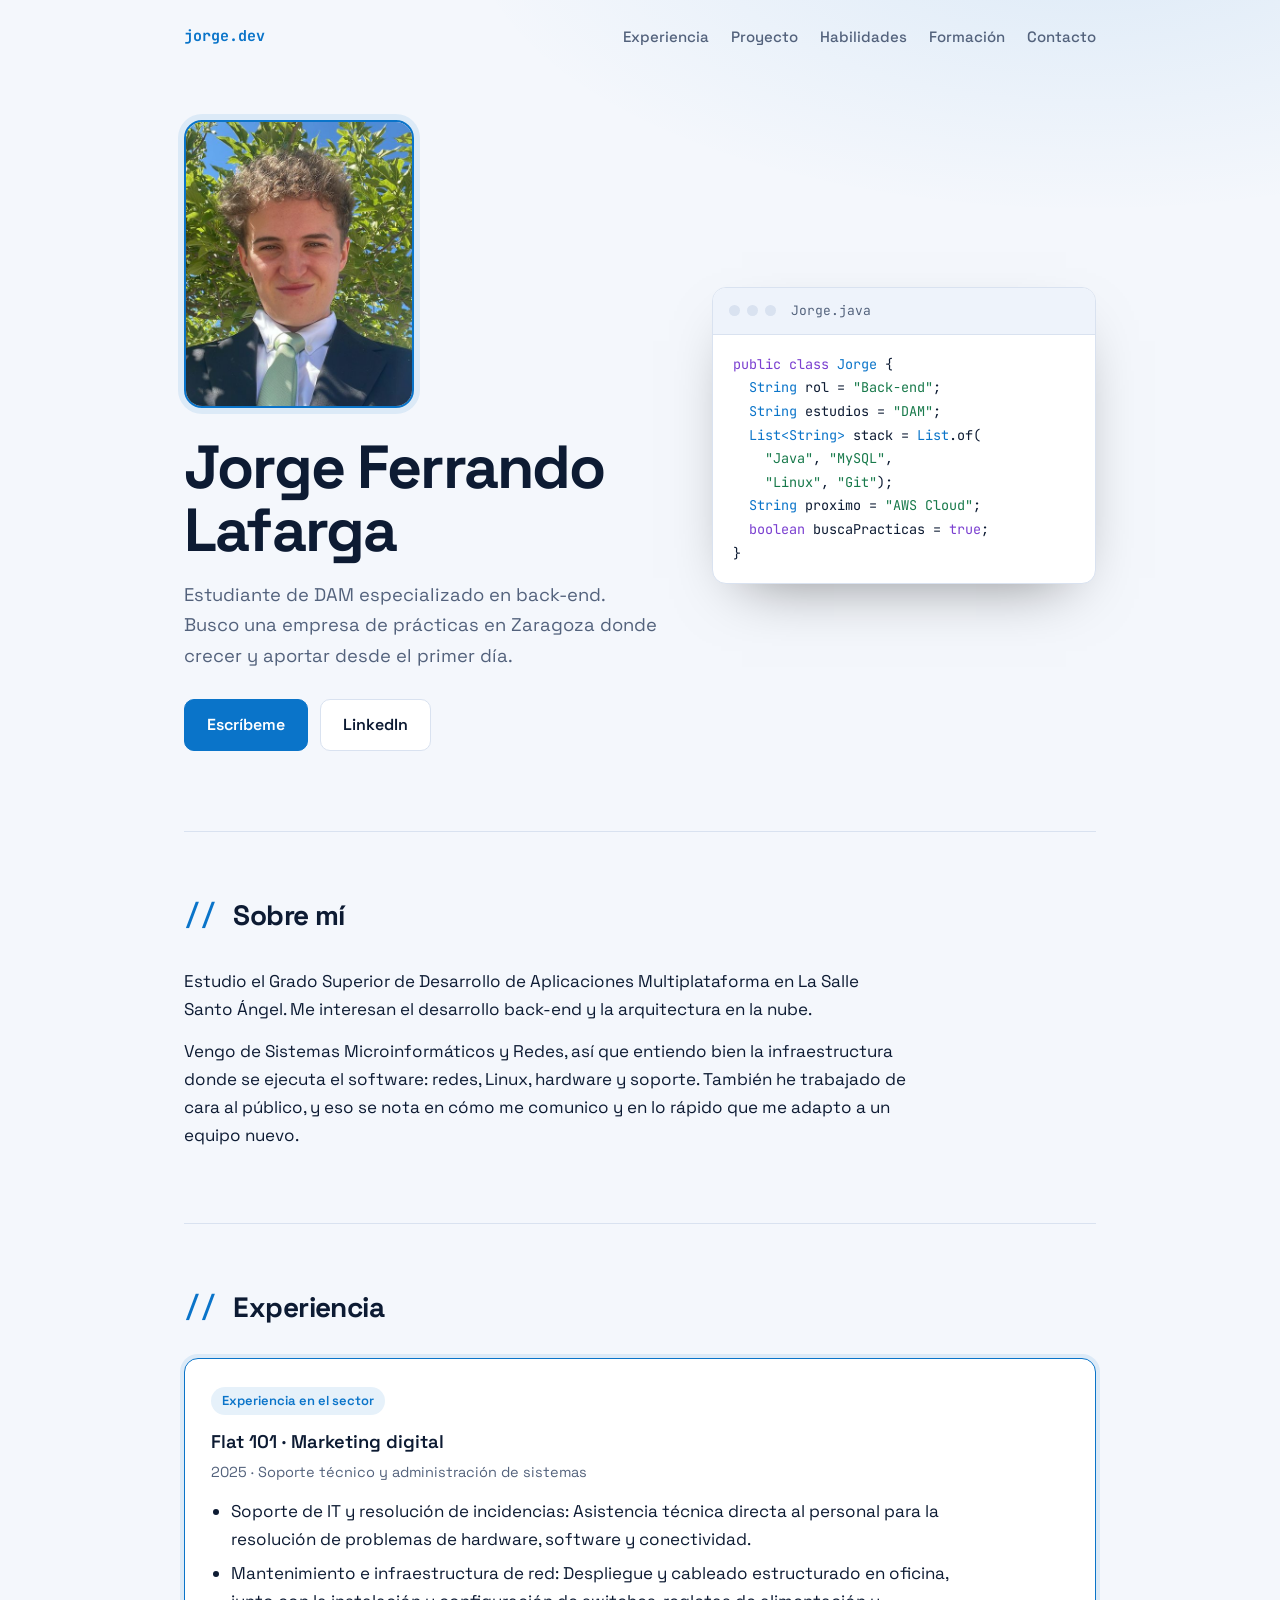
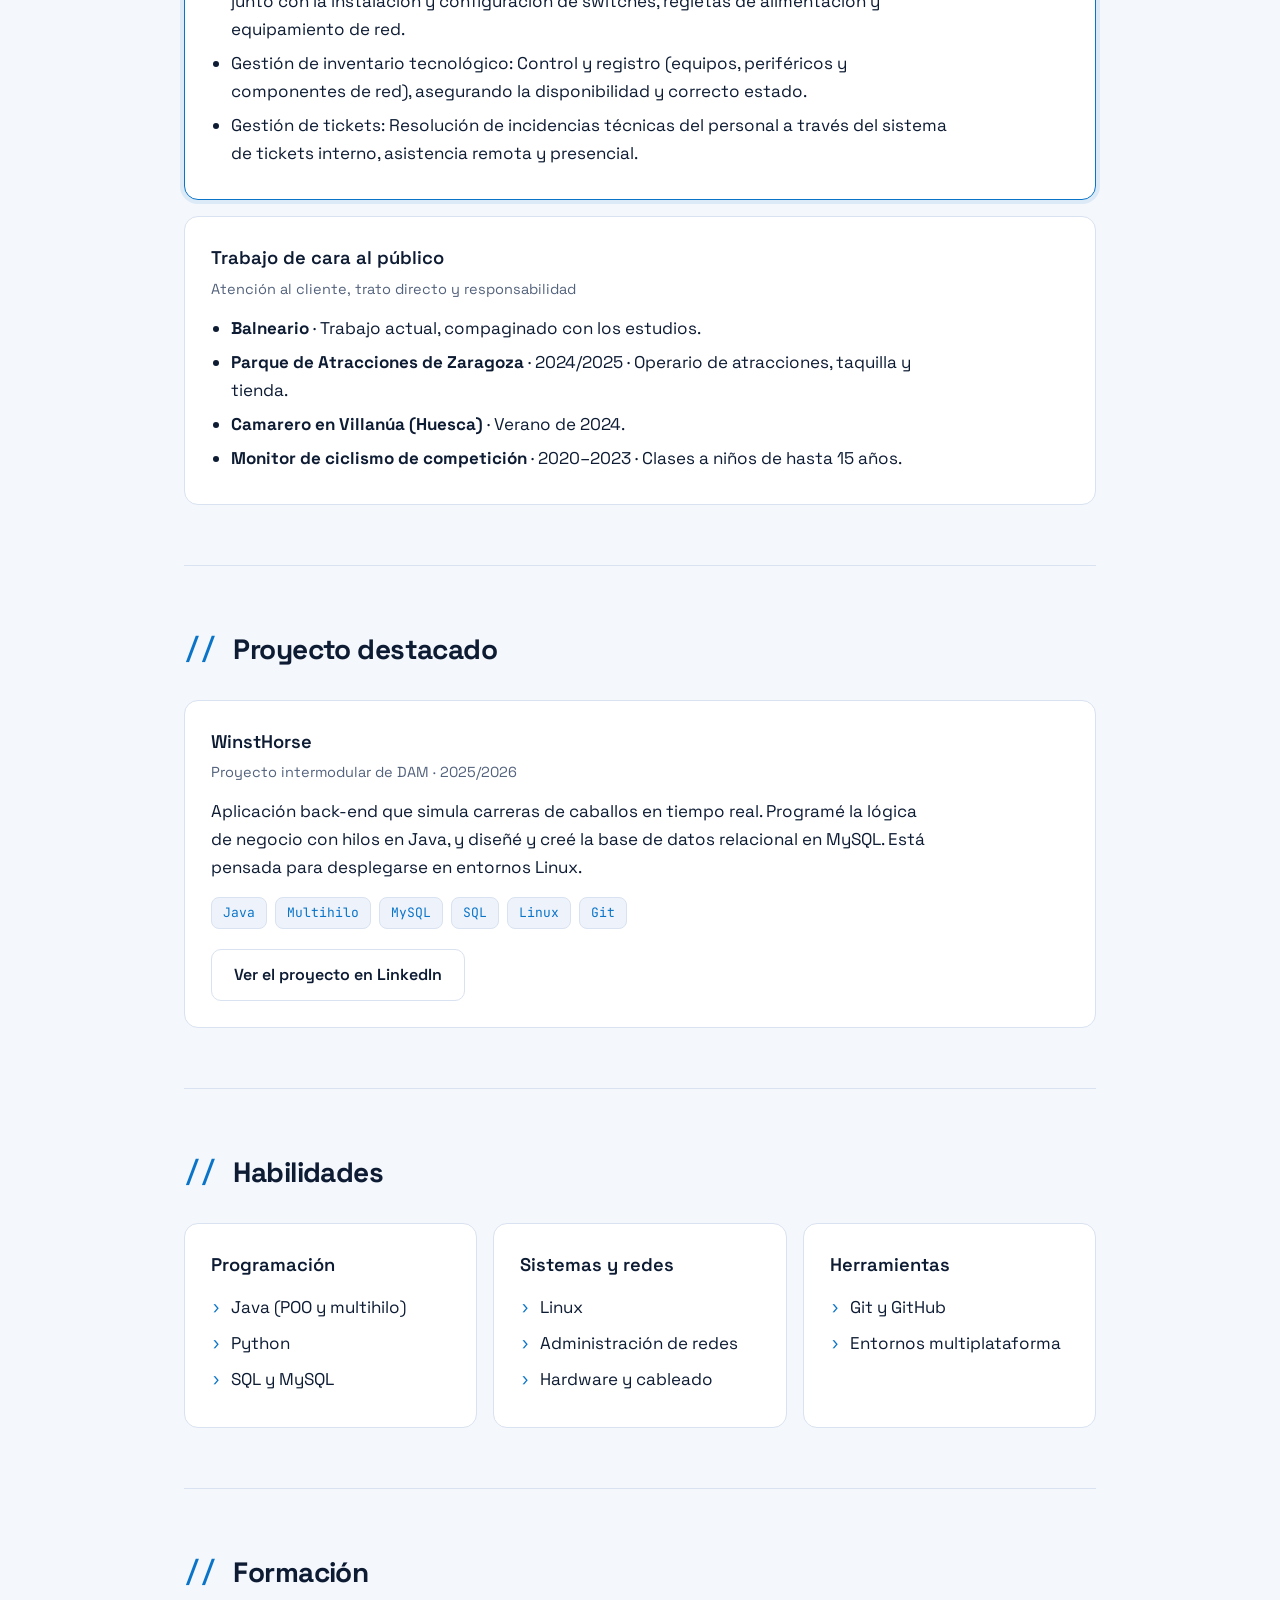
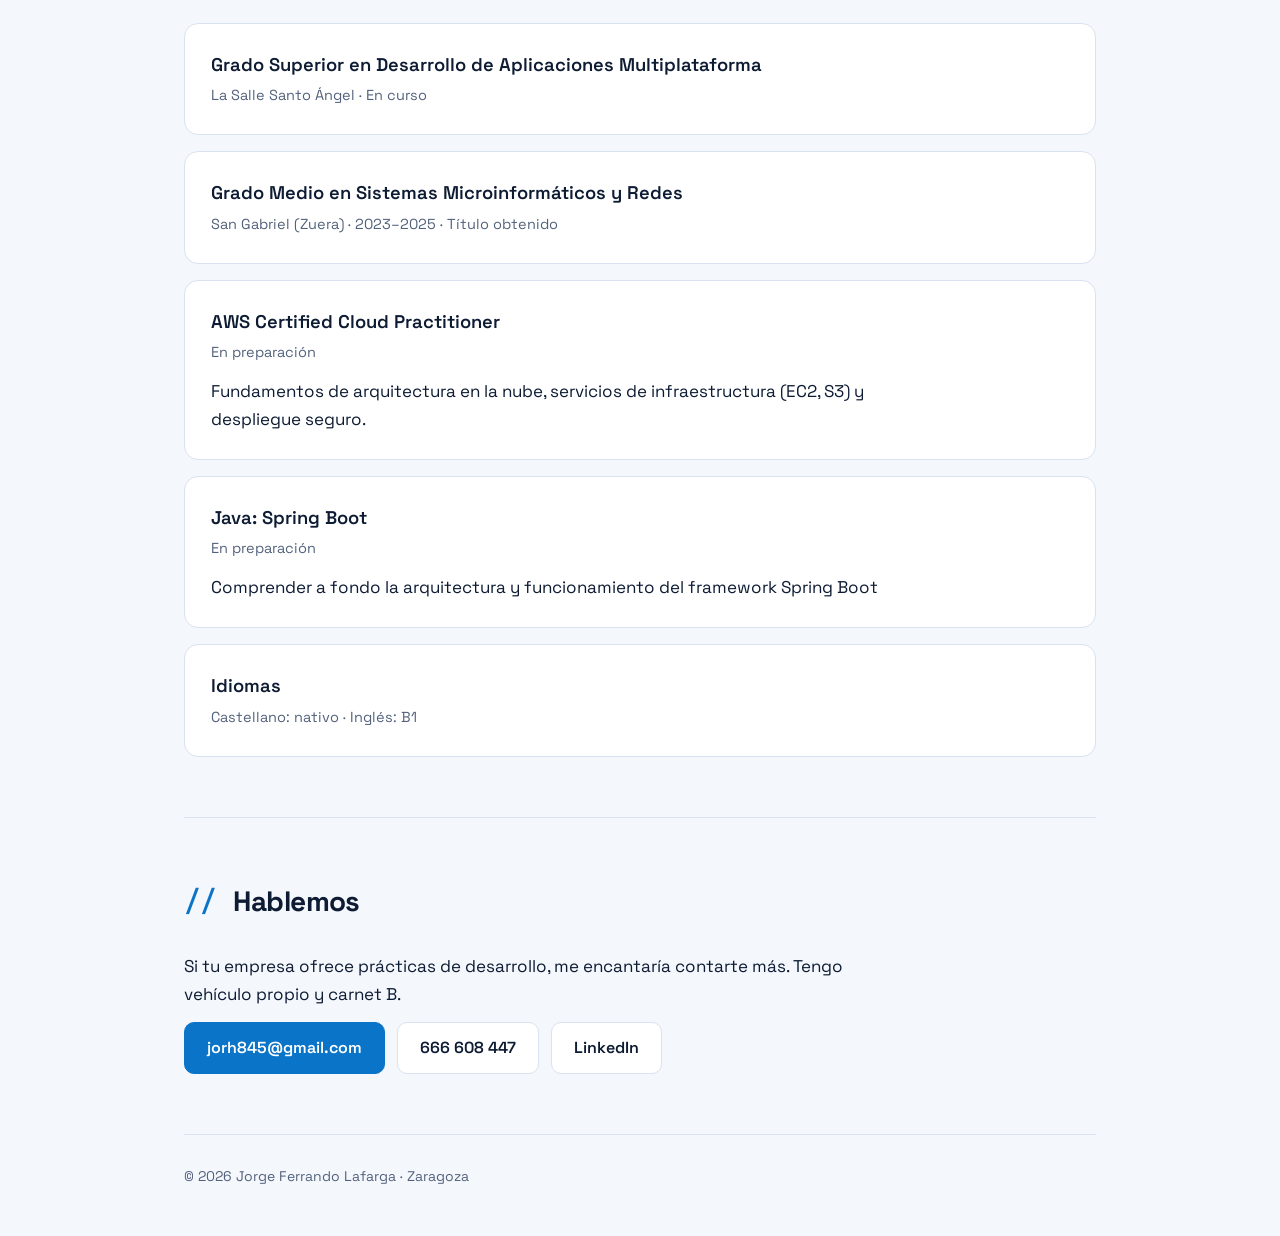
==== Portfolio/index.html @ 30a2b0b7 "Commit" ====
<!DOCTYPE html>
<html lang="es">
<head>
<meta charset="utf-8">
<meta name="viewport" content="width=device-width, initial-scale=1, viewport-fit=cover">
<title>Jorge Ferrando Lafarga · Desarrollador back-end</title>
<link rel="preconnect" href="https://fonts.googleapis.com">
<link rel="preconnect" href="https://fonts.gstatic.com" crossorigin>
<link href="https://fonts.googleapis.com/css2?family=JetBrains+Mono:wght@400;500;700&family=Space+Grotesk:wght@400;500;600;700&display=swap" rel="stylesheet">
<style>
:root{
  --bg:#0a0f1e; --surface:#111a30; --surface2:#16213c; --ink:#e6edf8; --muted:#92a0ba; --line:#22304f;
  --accent:#38bdf8; --accent2:#8b8cf8; --glow:rgba(56,189,248,.14); --btn-ink:#04121f;
  --k:#c4a5ff; --s:#7ee0a8; --t:#38bdf8;
  box-sizing:border-box;
  padding-top:env(safe-area-inset-top,0px); padding-bottom:env(safe-area-inset-bottom,0px);
}
@media (prefers-color-scheme: light){
  :root:not([data-theme="dark"]){
    --bg:#f4f7fc; --surface:#ffffff; --surface2:#eef3fb; --ink:#0d1b33; --muted:#53627c; --line:#d9e2f0;
    --accent:#0a74c9; --accent2:#5b5bd6; --glow:rgba(10,116,201,.10); --btn-ink:#ffffff;
    --k:#7a3fd0; --s:#17794a; --t:#0a74c9;
  }
}
:root[data-theme="light"]{
  --bg:#f4f7fc; --surface:#ffffff; --surface2:#eef3fb; --ink:#0d1b33; --muted:#53627c; --line:#d9e2f0;
  --accent:#0a74c9; --accent2:#5b5bd6; --glow:rgba(10,116,201,.10); --btn-ink:#ffffff;
  --k:#7a3fd0; --s:#17794a; --t:#0a74c9;
}
html{scroll-padding-top:env(safe-area-inset-top,0px);scroll-behavior:smooth}
*{box-sizing:border-box}
body{margin:0;background:var(--bg);color:var(--ink);font-family:'Space Grotesk',system-ui,-apple-system,'Segoe UI',Roboto,sans-serif;font-size:17px;line-height:1.65;-webkit-font-smoothing:antialiased;
  background-image:radial-gradient(900px 420px at 85% -80px,var(--glow),transparent 70%)}
.mono{font-family:'JetBrains Mono',ui-monospace,SFMono-Regular,Menlo,Consolas,monospace}
.wrap{max-width:960px;margin:0 auto;padding:0 24px}
nav{display:flex;justify-content:space-between;align-items:center;padding:22px 0;gap:16px;flex-wrap:wrap}
nav .logo{font-family:'JetBrains Mono',ui-monospace,monospace;font-weight:700;color:var(--accent);font-size:15px;text-decoration:none}
nav ul{display:flex;gap:22px;list-style:none;margin:0;padding:0;flex-wrap:wrap}
nav a{color:var(--muted);text-decoration:none;font-size:15px;font-weight:500}
nav ul a:hover,nav ul a:focus-visible{color:var(--accent)}
a:focus-visible,.btn:focus-visible{outline:3px solid var(--accent);outline-offset:3px;border-radius:8px}
.hero{display:grid;grid-template-columns:1.25fr 1fr;gap:48px;align-items:center;padding:48px 0 80px}
.photo{width:100%;max-width:230px;aspect-ratio:4/5;border-radius:18px;object-fit:cover;object-position:center 20%;border:2px solid var(--accent);box-shadow:0 0 0 6px var(--glow);margin:0 0 28px;display:block}
h1{font-size:clamp(2.3rem,6vw,3.8rem);line-height:1.04;margin:0 0 18px;letter-spacing:-.03em;font-weight:700}
.hero .lead{font-size:1.15rem;color:var(--muted);margin:0 0 28px;max-width:46ch}
.actions{display:flex;gap:12px;flex-wrap:wrap}
.btn{display:inline-block;padding:12px 22px;border-radius:10px;font-weight:600;text-decoration:none;font-size:16px;border:1.5px solid var(--line);color:var(--ink);background:var(--surface)}
.btn.primary{background:var(--accent);color:var(--btn-ink);border-color:var(--accent)}
.btn:hover{border-color:var(--accent)}
.code{background:var(--surface);border:1px solid var(--line);border-radius:14px;overflow:hidden;box-shadow:0 24px 60px -30px rgba(0,0,0,.5)}
.code .bar{display:flex;gap:7px;padding:12px 16px;border-bottom:1px solid var(--line);background:var(--surface2);align-items:center}
.code .bar i{width:11px;height:11px;border-radius:50%;background:var(--line);display:block}
.code .bar span{margin-left:8px;font-size:13px;color:var(--muted)}
.code pre{margin:0;padding:18px 20px;font-size:13.5px;line-height:1.75;overflow-x:auto;color:var(--ink)}
.k{color:var(--k)}.s{color:var(--s)}.t{color:var(--t)}.c{color:var(--muted)}
section{padding:60px 0;border-top:1px solid var(--line)}
h2{font-size:1.75rem;margin:0 0 28px;letter-spacing:-.02em;font-weight:700}
h2::before{content:"// ";font-family:'JetBrains Mono',ui-monospace,monospace;color:var(--accent);font-weight:500}
h3{font-size:1.15rem;margin:0 0 4px;font-weight:600}
p{margin:0 0 14px;max-width:66ch}
.meta{color:var(--muted);font-size:14.5px;margin:0 0 12px}
.card{background:var(--surface);border:1px solid var(--line);border-radius:14px;padding:26px}
.card + .card{margin-top:16px}
.card.featured{border-color:var(--accent);box-shadow:0 0 0 4px var(--glow)}
.badge{display:inline-block;font-size:13px;font-weight:600;color:var(--accent);background:var(--glow);padding:3px 11px;border-radius:999px;margin-bottom:12px}
ul.list{margin:0;padding-left:20px}
ul.list li{margin-bottom:6px;max-width:66ch}
.tags{display:flex;flex-wrap:wrap;gap:8px;margin:16px 0 0;padding:0;list-style:none}
.tags li{font-family:'JetBrains Mono',ui-monospace,monospace;font-size:13px;color:var(--accent);background:var(--surface2);border:1px solid var(--line);padding:4px 11px;border-radius:8px}
.grid{display:grid;grid-template-columns:repeat(auto-fit,minmax(240px,1fr));gap:16px}
.grid .card + .card{margin-top:0}
.grid h3{margin-bottom:12px}
.grid ul{list-style:none;padding:0;margin:0}
.grid li{margin-bottom:8px}
.grid li::before{content:"› ";color:var(--accent);font-family:'JetBrains Mono',ui-monospace,monospace}
footer{padding:30px 0 48px;color:var(--muted);font-size:14px;border-top:1px solid var(--line)}
@media (max-width:760px){.hero{grid-template-columns:1fr;gap:36px;padding:24px 0 56px}body{font-size:16px}.card{padding:20px}}
@media (prefers-reduced-motion:reduce){html{scroll-behavior:auto}}
</style>
</head>
<body>
<div class="wrap">
  <nav aria-label="Secciones">
    <a class="logo" href="#top">jorge.dev</a>
    <ul>
      <li><a href="#experiencia">Experiencia</a></li>
      <li><a href="#proyecto">Proyecto</a></li>
      <li><a href="#habilidades">Habilidades</a></li>
      <li><a href="#formacion">Formación</a></li>
      <li><a href="#contacto">Contacto</a></li>
    </ul>
  </nav>

  <header class="hero" id="top">
    <div>
      <img class="photo" src="[data-uri]" alt="Foto de Jorge Ferrando">
      <h1>Jorge Ferrando Lafarga</h1>
      <p class="lead">Estudiante de DAM especializado en back-end. Busco una empresa de prácticas en Zaragoza donde crecer y aportar desde el primer día.</p>
      <div class="actions">
        <a class="btn primary" href="mailto:jorh845@gmail.com">Escríbeme</a>
        <a class="btn" href="https://www.linkedin.com/in/jorge-ferrando-lafarga-9bb4a329b/" target="_blank" rel="noopener">LinkedIn</a>
      </div>
    </div>
    <div class="code" aria-hidden="true">
      <div class="bar"><i></i><i></i><i></i><span class="mono">Jorge.java</span></div>
<pre class="mono"><span class="k">public class</span> <span class="t">Jorge</span> {
  <span class="t">String</span> rol = <span class="s">"Back-end"</span>;
  <span class="t">String</span> estudios = <span class="s">"DAM"</span>;
  <span class="t">List&lt;String&gt;</span> stack = <span class="t">List</span>.of(
    <span class="s">"Java"</span>, <span class="s">"MySQL"</span>,
    <span class="s">"Linux"</span>, <span class="s">"Git"</span>);
  <span class="t">String</span> proximo = <span class="s">"AWS Cloud"</span>;
  <span class="k">boolean</span> buscaPracticas = <span class="k">true</span>;
}</pre>
    </div>
  </header>

  <section id="sobre-mi">
    <h2>Sobre mí</h2>
    <p>Estudio el Grado Superior de Desarrollo de Aplicaciones Multiplataforma en La Salle Santo Ángel. Me interesan el desarrollo back-end y la arquitectura en la nube.</p>
    <p>Vengo de Sistemas Microinformáticos y Redes, así que entiendo bien la infraestructura donde se ejecuta el software: redes, Linux, hardware y soporte. También he trabajado de cara al público, y eso se nota en cómo me comunico y en lo rápido que me adapto a un equipo nuevo.</p>
  </section>

  <section id="experiencia">
    <h2>Experiencia</h2>
    <article class="card featured">
      <span class="badge">Experiencia en el sector</span>
      <h3>Flat 101 · Marketing digital</h3>
      <p class="meta">2025 · Soporte técnico y administración de sistemas</p>
      <ul class="list">
        <li>Soporte de IT y resolución de incidencias: Asistencia técnica directa al personal para la resolución de problemas de hardware, software y conectividad.</li>
        <li>Mantenimiento e infraestructura de red: Despliegue y cableado estructurado en oficina, junto con la instalación y configuración de switches, regletas de alimentación y equipamiento de red.</li>
        <li>Gestión de inventario tecnológico: Control y registro (equipos, periféricos y componentes de red), asegurando la disponibilidad y correcto estado.
        <li>Gestión de tickets: Resolución de incidencias técnicas del personal a través del sistema de tickets interno, asistencia remota y presencial.</li>
        </li>
      </ul>
    </article>
    <article class="card">
      <h3>Trabajo de cara al público</h3>
      <p class="meta">Atención al cliente, trato directo y responsabilidad</p>
      <ul class="list">
        <li><strong>Balneario</strong> · Trabajo actual, compaginado con los estudios.</li>
        <li><strong>Parque de Atracciones de Zaragoza</strong> · 2024/2025 · Operario de atracciones, taquilla y tienda.</li>
        <li><strong>Camarero en Villanúa (Huesca)</strong> · Verano de 2024.</li>
        <li><strong>Monitor de ciclismo de competición</strong> · 2020–2023 · Clases a niños de hasta 15 años.</li>
      </ul>
    </article>
  </section>

  <section id="proyecto">
    <h2>Proyecto destacado</h2>
    <article class="card">
      <h3>WinstHorse</h3>
      <p class="meta">Proyecto intermodular de DAM · 2025/2026</p>
      <p>Aplicación back-end que simula carreras de caballos en tiempo real. Programé la lógica de negocio con hilos en Java, y diseñé y creé la base de datos relacional en MySQL. Está pensada para desplegarse en entornos Linux.</p>
      <ul class="tags" aria-label="Tecnologías">
        <li>Java</li><li>Multihilo</li><li>MySQL</li><li>SQL</li><li>Linux</li><li>Git</li>
      </ul>
      <div class="actions" style="margin-top:20px">
        <a class="btn" href="https://www.linkedin.com/in/jorge-ferrando-lafarga-9bb4a329b/" target="_blank" rel="noopener">Ver el proyecto en LinkedIn</a>
      </div>
    </article>
  </section>

  <section id="habilidades">
    <h2>Habilidades</h2>
    <div class="grid">
      <div class="card"><h3>Programación</h3><ul><li>Java (POO y multihilo)</li><li>Python</li><li>SQL y MySQL</li></ul></div>
      <div class="card"><h3>Sistemas y redes</h3><ul><li>Linux</li><li>Administración de redes</li><li>Hardware y cableado</li></ul></div>
      <div class="card"><h3>Herramientas</h3><ul><li>Git y GitHub</li><li>Entornos multiplataforma</li></ul></div>
    </div>
  </section>

  <section id="formacion">
    <h2>Formación</h2>
    <article class="card"><h3>Grado Superior en Desarrollo de Aplicaciones Multiplataforma</h3><p class="meta" style="margin:0">La Salle Santo Ángel · En curso</p></article>
    <article class="card"><h3>Grado Medio en Sistemas Microinformáticos y Redes</h3><p class="meta" style="margin:0">San Gabriel (Zuera) · 2023–2025 · Título obtenido</p></article>
    <article class="card"><h3>AWS Certified Cloud Practitioner</h3><p class="meta">En preparación</p><p style="margin:0">Fundamentos de arquitectura en la nube, servicios de infraestructura (EC2, S3) y despliegue seguro.</p></article>
    <article class="card"><h3>Java: Spring Boot</h3><p class="meta">En preparación</p><p style="margin:0"></p>Comprender a fondo la arquitectura y funcionamiento del framework Spring Boot</article>
    <article class="card"><h3>Idiomas</h3><p class="meta" style="margin:0">Castellano: nativo · Inglés: B1</p></article>
  </section>

  <section id="contacto">
    <h2>Hablemos</h2>
    <p>Si tu empresa ofrece prácticas de desarrollo, me encantaría contarte más. Tengo vehículo propio y carnet B.</p>
    <div class="actions">
      <a class="btn primary" href="mailto:jorh845@gmail.com">jorh845@gmail.com</a>
      <a class="btn" href="tel:+34666608447">666 608 447</a>
      <a class="btn" href="https://www.linkedin.com/in/jorge-ferrando-lafarga-9bb4a329b/" target="_blank" rel="noopener">LinkedIn</a>
    </div>
  </section>

  <footer>© 2026 Jorge Ferrando Lafarga · Zaragoza</footer>
</div>
</body>
</html>
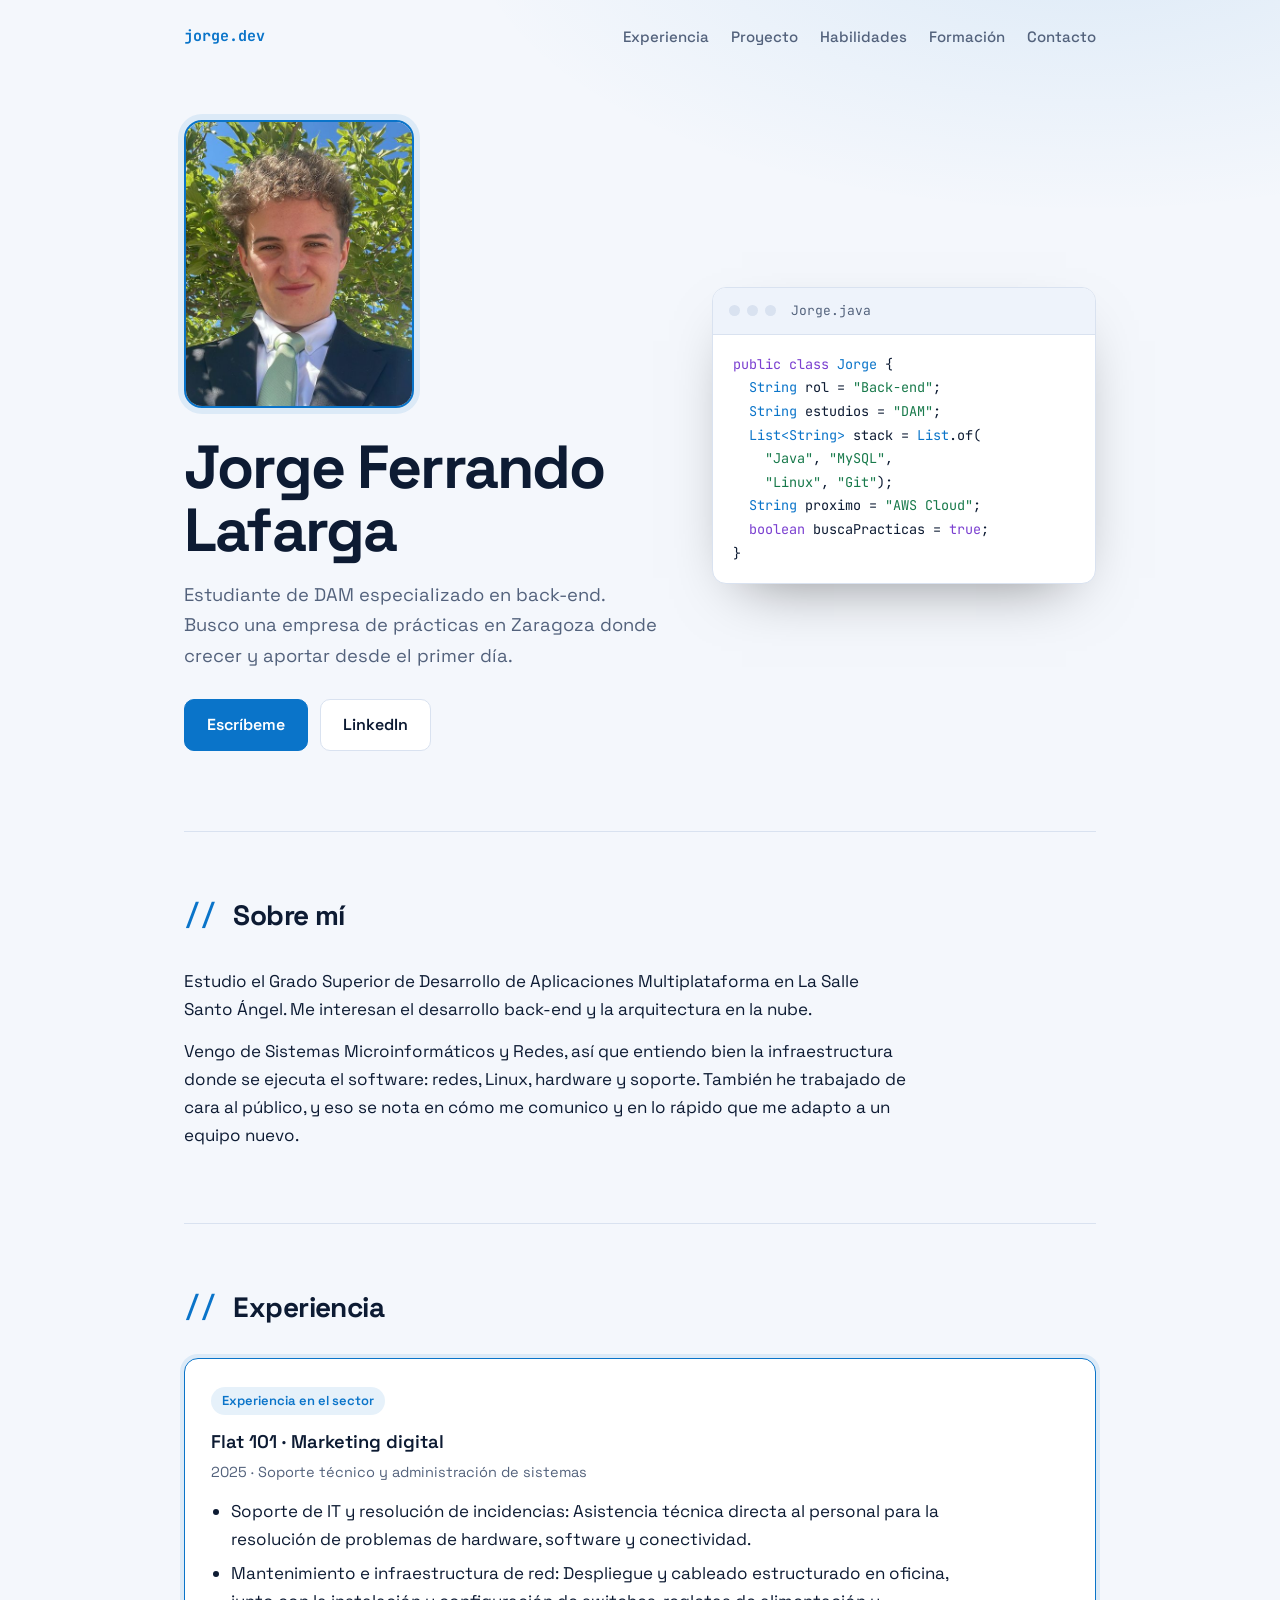
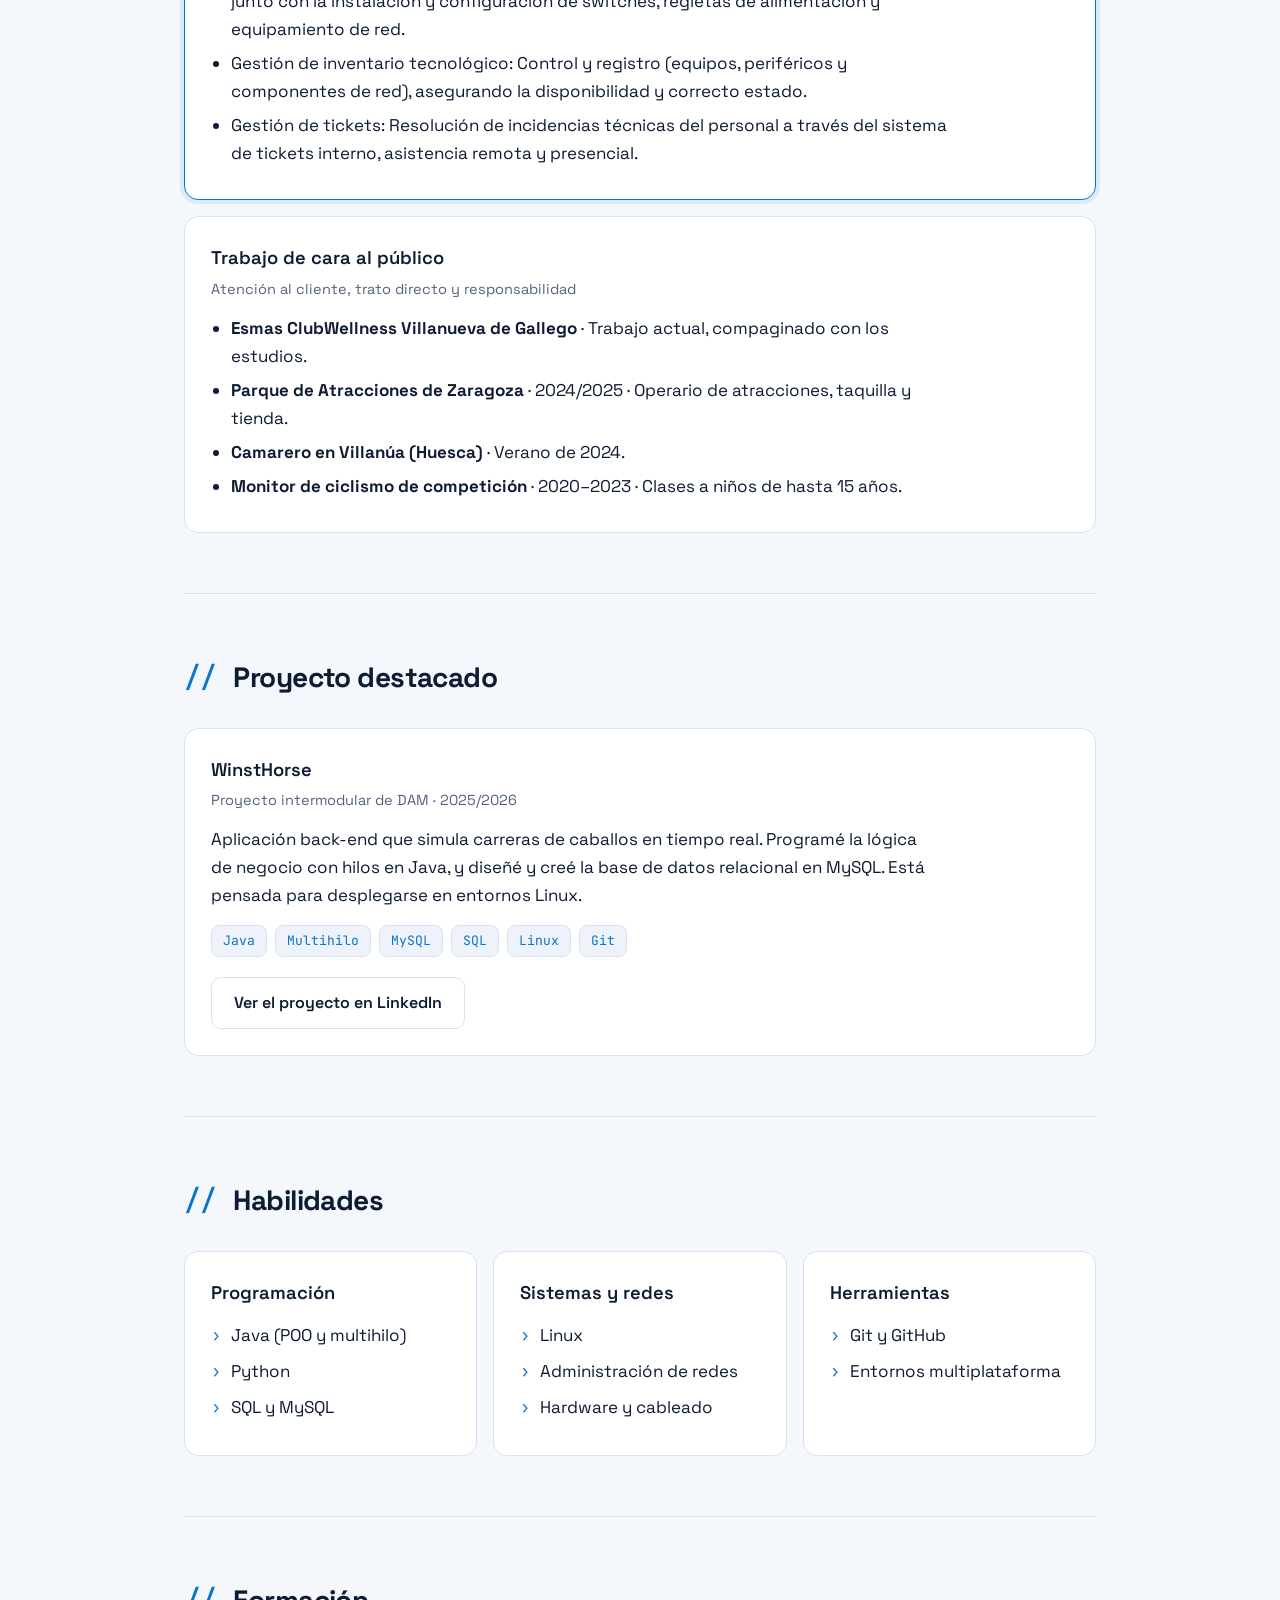
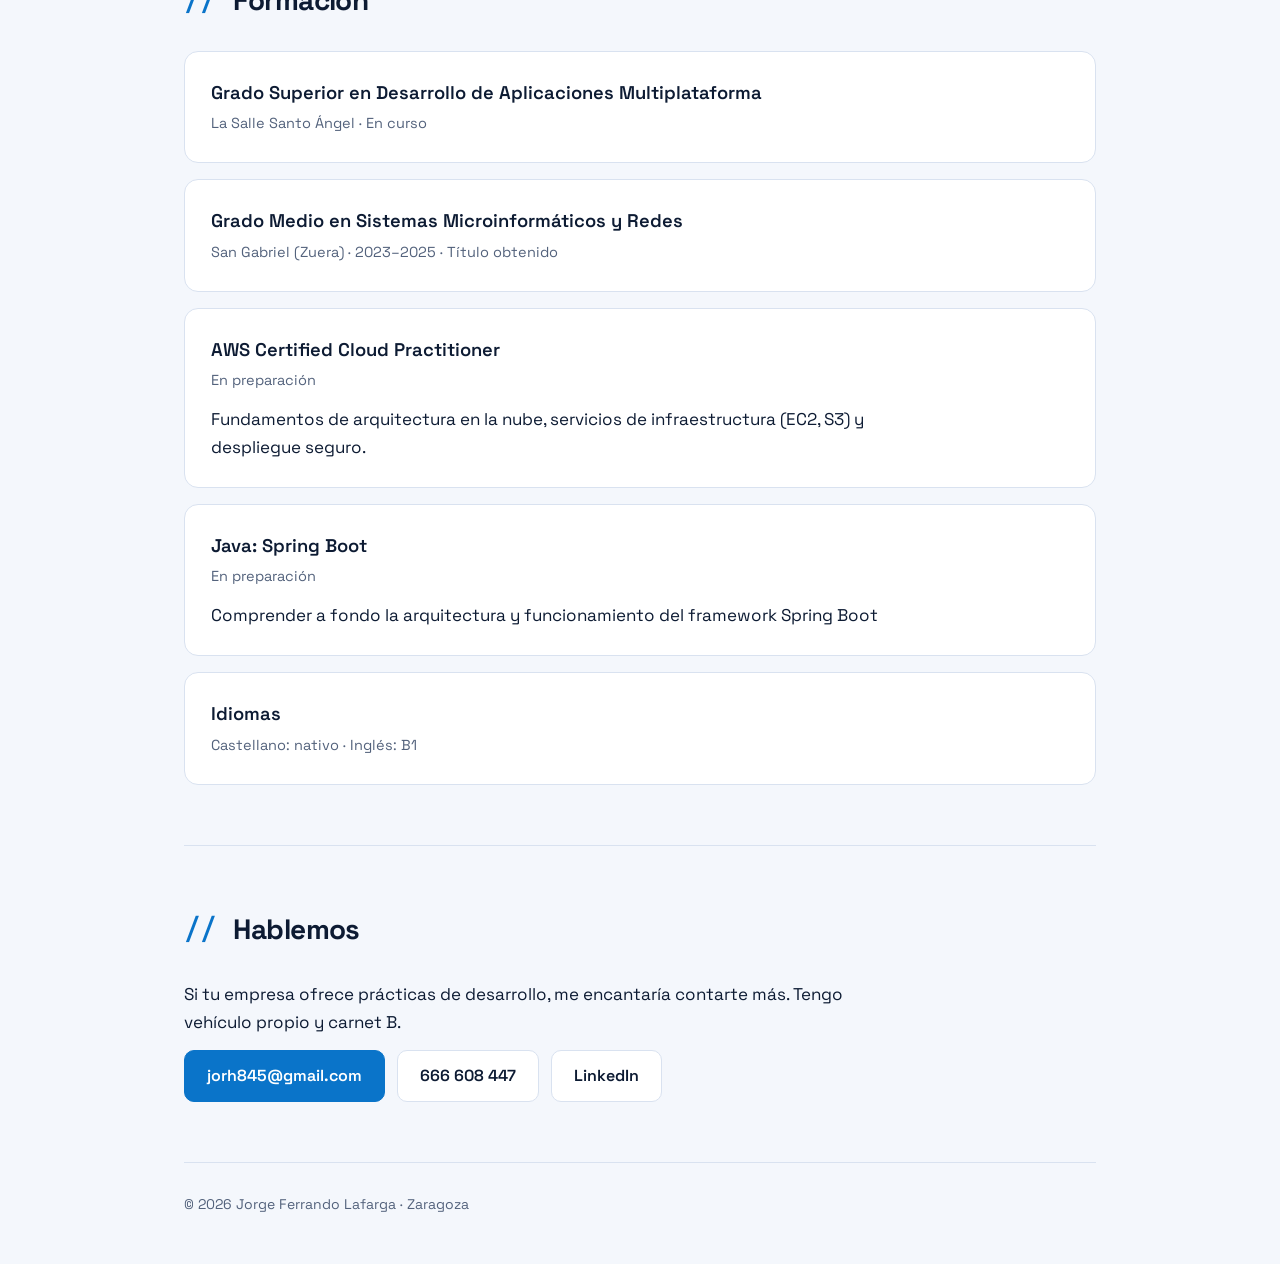
==== commit 71ffd63c: "Actualizacion" ====
--- a/Portfolio/index.html
+++ b/Portfolio/index.html
@@ -20,7 +20,7 @@
     --bg:#f4f7fc; --surface:#ffffff; --surface2:#eef3fb; --ink:#0d1b33; --muted:#53627c; --line:#d9e2f0;
     --accent:#0a74c9; --accent2:#5b5bd6; --glow:rgba(10,116,201,.10); --btn-ink:#ffffff;
     --k:#7a3fd0; --s:#17794a; --t:#0a74c9;
-  }
+  } 
 }
 :root[data-theme="light"]{
   --bg:#f4f7fc; --surface:#ffffff; --surface2:#eef3fb; --ink:#0d1b33; --muted:#53627c; --line:#d9e2f0;
@@ -139,7 +139,7 @@
       <h3>Trabajo de cara al público</h3>
       <p class="meta">Atención al cliente, trato directo y responsabilidad</p>
       <ul class="list">
-        <li><strong>Balneario</strong> · Trabajo actual, compaginado con los estudios.</li>
+        <li><strong>Esmas ClubWellness Villanueva de Gallego</strong> · Trabajo actual, compaginado con los estudios.</li>
         <li><strong>Parque de Atracciones de Zaragoza</strong> · 2024/2025 · Operario de atracciones, taquilla y tienda.</li>
         <li><strong>Camarero en Villanúa (Huesca)</strong> · Verano de 2024.</li>
         <li><strong>Monitor de ciclismo de competición</strong> · 2020–2023 · Clases a niños de hasta 15 años.</li>
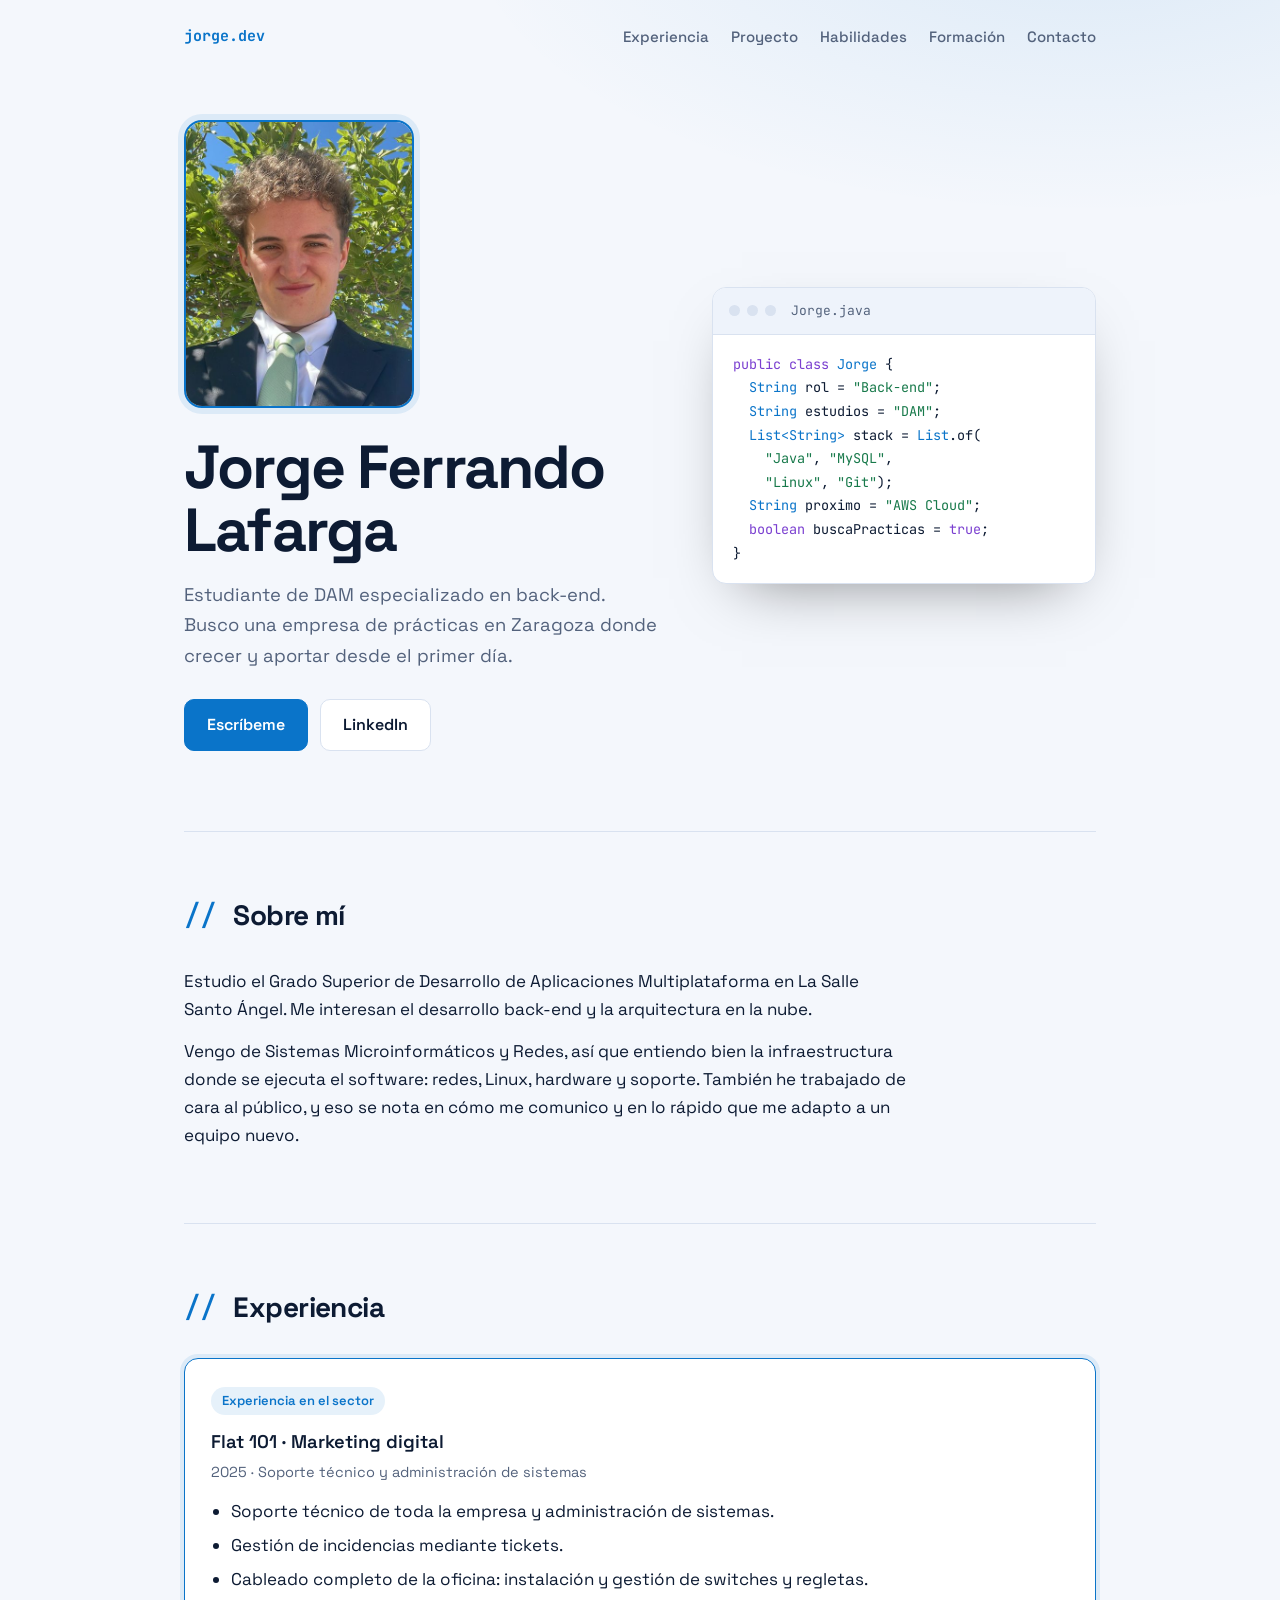
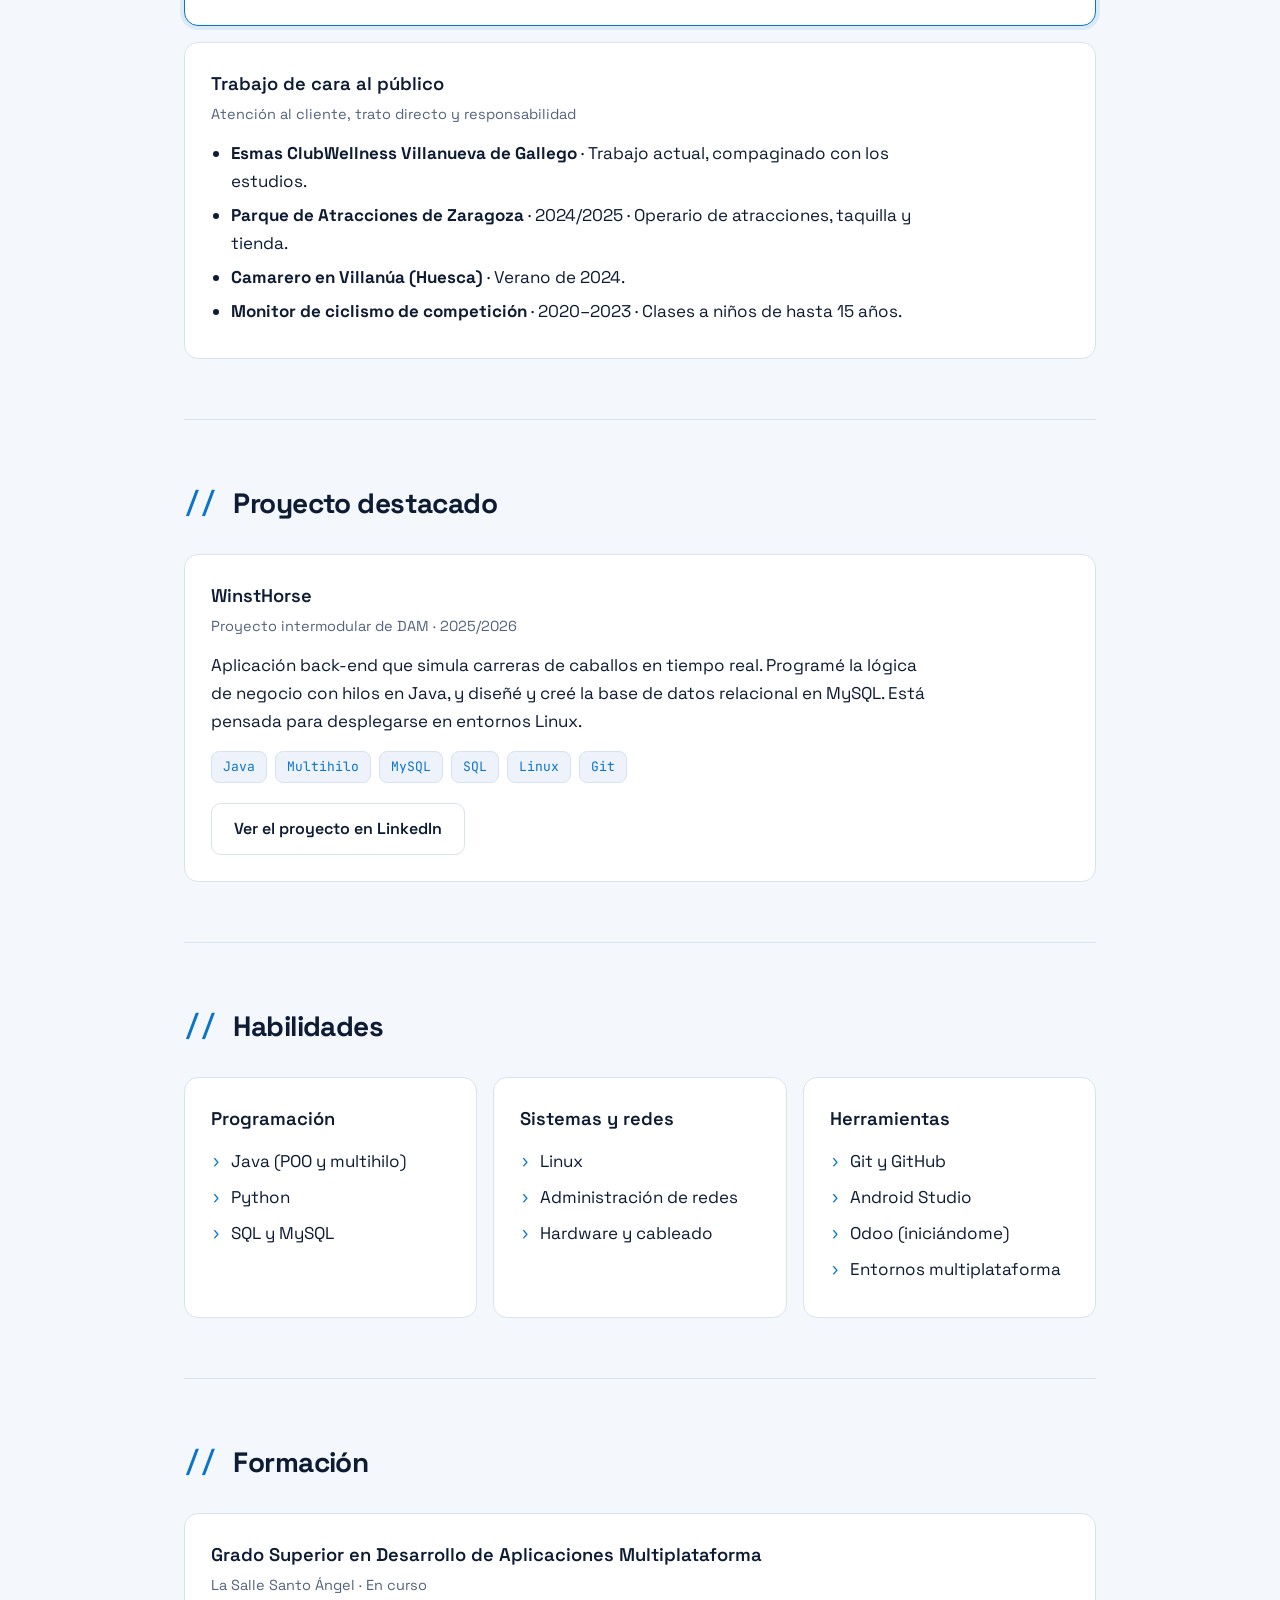
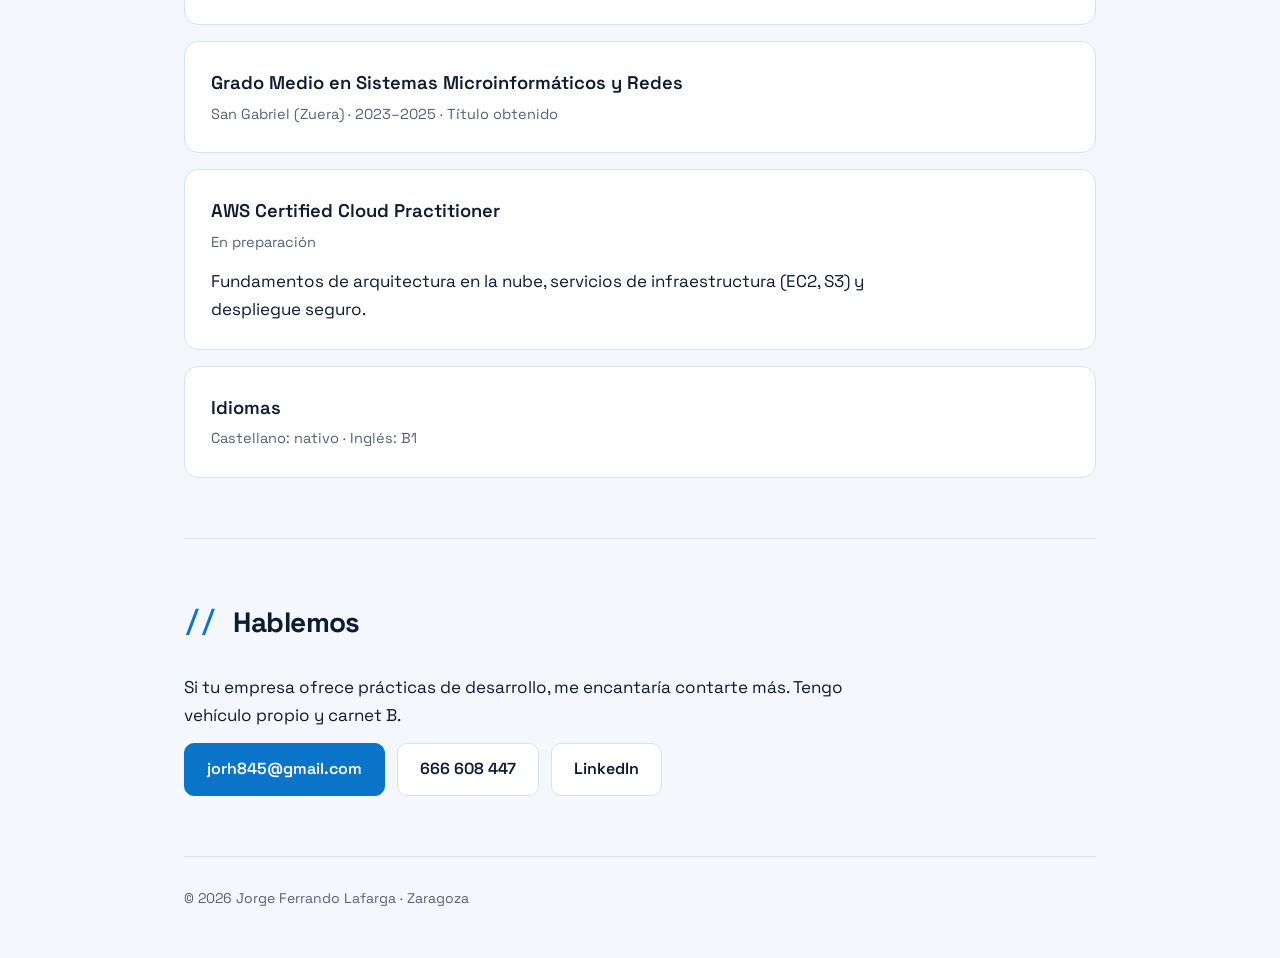
==== commit 198e8cf5: "Actualizacion2" ====
--- a/Portfolio/index.html
+++ b/Portfolio/index.html
@@ -20,7 +20,7 @@
     --bg:#f4f7fc; --surface:#ffffff; --surface2:#eef3fb; --ink:#0d1b33; --muted:#53627c; --line:#d9e2f0;
     --accent:#0a74c9; --accent2:#5b5bd6; --glow:rgba(10,116,201,.10); --btn-ink:#ffffff;
     --k:#7a3fd0; --s:#17794a; --t:#0a74c9;
-  } 
+  }
 }
 :root[data-theme="light"]{
   --bg:#f4f7fc; --surface:#ffffff; --surface2:#eef3fb; --ink:#0d1b33; --muted:#53627c; --line:#d9e2f0;
@@ -128,11 +128,9 @@
       <h3>Flat 101 · Marketing digital</h3>
       <p class="meta">2025 · Soporte técnico y administración de sistemas</p>
       <ul class="list">
-        <li>Soporte de IT y resolución de incidencias: Asistencia técnica directa al personal para la resolución de problemas de hardware, software y conectividad.</li>
-        <li>Mantenimiento e infraestructura de red: Despliegue y cableado estructurado en oficina, junto con la instalación y configuración de switches, regletas de alimentación y equipamiento de red.</li>
-        <li>Gestión de inventario tecnológico: Control y registro (equipos, periféricos y componentes de red), asegurando la disponibilidad y correcto estado.
-        <li>Gestión de tickets: Resolución de incidencias técnicas del personal a través del sistema de tickets interno, asistencia remota y presencial.</li>
-        </li>
+        <li>Soporte técnico de toda la empresa y administración de sistemas.</li>
+        <li>Gestión de incidencias mediante tickets.</li>
+        <li>Cableado completo de la oficina: instalación y gestión de switches y regletas.</li>
       </ul>
     </article>
     <article class="card">
@@ -167,7 +165,7 @@
     <div class="grid">
       <div class="card"><h3>Programación</h3><ul><li>Java (POO y multihilo)</li><li>Python</li><li>SQL y MySQL</li></ul></div>
       <div class="card"><h3>Sistemas y redes</h3><ul><li>Linux</li><li>Administración de redes</li><li>Hardware y cableado</li></ul></div>
-      <div class="card"><h3>Herramientas</h3><ul><li>Git y GitHub</li><li>Entornos multiplataforma</li></ul></div>
+      <div class="card"><h3>Herramientas</h3><ul><li>Git y GitHub</li><li>Android Studio</li><li>Odoo (iniciándome)</li><li>Entornos multiplataforma</li></ul></div>
     </div>
   </section>
 
@@ -176,7 +174,6 @@
     <article class="card"><h3>Grado Superior en Desarrollo de Aplicaciones Multiplataforma</h3><p class="meta" style="margin:0">La Salle Santo Ángel · En curso</p></article>
     <article class="card"><h3>Grado Medio en Sistemas Microinformáticos y Redes</h3><p class="meta" style="margin:0">San Gabriel (Zuera) · 2023–2025 · Título obtenido</p></article>
     <article class="card"><h3>AWS Certified Cloud Practitioner</h3><p class="meta">En preparación</p><p style="margin:0">Fundamentos de arquitectura en la nube, servicios de infraestructura (EC2, S3) y despliegue seguro.</p></article>
-    <article class="card"><h3>Java: Spring Boot</h3><p class="meta">En preparación</p><p style="margin:0"></p>Comprender a fondo la arquitectura y funcionamiento del framework Spring Boot</article>
     <article class="card"><h3>Idiomas</h3><p class="meta" style="margin:0">Castellano: nativo · Inglés: B1</p></article>
   </section>
 
